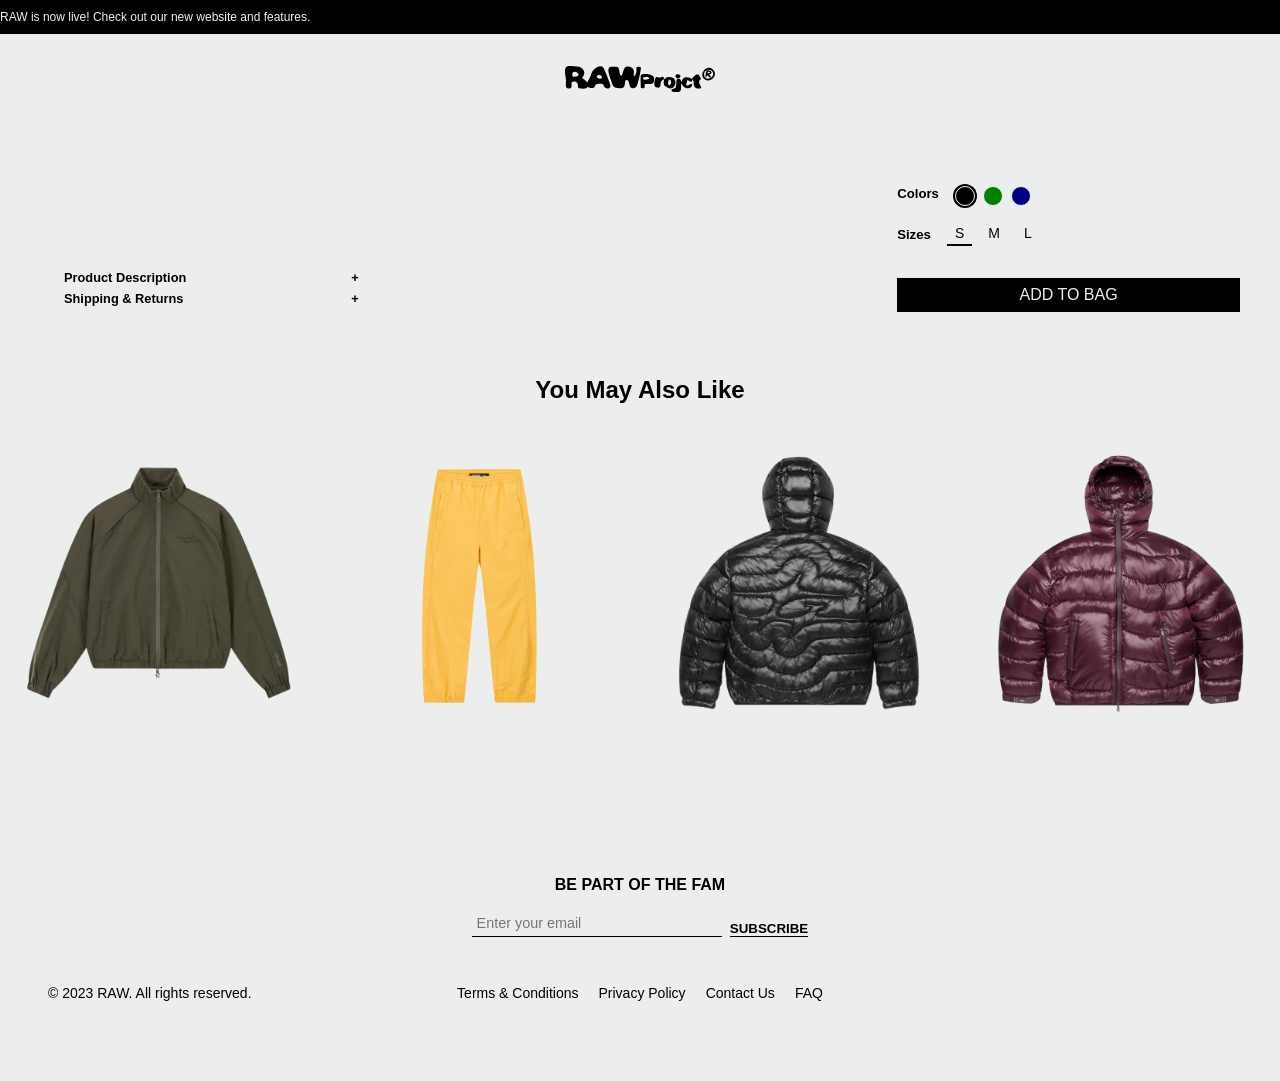
==== product.html @ 49b51c9b "first commit" ====
<!doctype html>
<html lang="en">
  <head>
    <meta charset="UTF-8" />
    <meta name="viewport" content="width=device-width, initial-scale=1.0" />
    <link rel="stylesheet" href="style.css" />
    <title>PRODUCT - RAW</title>
  </head>
  <body>
    <!-- announcment label -->
    <div class="announment__container">
      <a href="#">
        <p class="announcment__text">
          RAW is now live! Check out our new website and features.
        </p>
      </a>
    </div>
    <!-- nav bar -->
    <nav class="navbar__container">
      <ul class="nav__links left">
        <li id="shopNow">
          SHOP NOW
          <span
            style="
              display: inline-block;
              transition: 0.2s ease-in-out;
              font-size: 1.2rem;
            "
          >
            +
          </span>
          <ul class="categories__container">
            <li class="item"><a href="">Category</a></li>
            <li class="item"><a href="">Category</a></li>
            <li class="item"><a href="">Category</a></li>
            <li class="item"><a href="">Category</a></li>
            <li class="item"><a href="">Category</a></li>
          </ul>
        </li>
        <li><a href="#">P&P</a></li>
        <li><a href="#">CONTACT</a></li>
      </ul>
      <div class="logo">
        <a href="./index.html">
          <svg
            id="Isolation_Mode"
            data-name="Isolation Mode"
            xmlns="http://www.w3.org/2000/svg"
            viewBox="0 0 350.55 61.01"
          >
            <path
              class="cls-1"
              d="M51.3,39.84l6.84-12.64c2.99-5.73,3.64-13.05,8.1-17.9,5.8-6.3,19.25-13.91,24.56-3.46,2.74,5.4,14.71,35.03,15.27,39.79.9,7.67-7.94,9.2-12.82,4.76-2.32-2.11-3.36-6.82-4.62-7.62-3.04-1.94-13.81-1.08-16.75,1.16s-.16,6.59-7.34,7.71c-5.14.8-10.72-2.82-11.6-2.67-1.07.18-2.77,3.08-5.35,3.67s-14.87.67-16.08-1.01c-2.68-3.72,1.49-14.75-9.84-15.46-13.18-.82.17,15.92-11.89,16.73-11.53.78-6.88-12.18-7.49-20.55C1.62,23.34-5.3.43,8.76.02c5.25-.16,17.74.81,22.91,1.96,7.1,1.58,13.37,6.69,13.54,14.48.1,4.28-5,10.83-4.84,11.76.35,2.1,11.84,6.27,10.93,11.62ZM19.99,14.05c-3.53,1.06-3.63,9.06-1.77,10.36,1.26.88,5.72.57,7.47.34,11.8-1.57,3.33-13.41-5.7-10.7ZM75.57,27.59c1.6,1.74,8.72,3.49,10.3,1.32,3.14-11.92-17.26-8.89-10.3-1.32Z"
            />
            <path
              class="cls-2"
              d="M161.3,23.84c2.14,1.59,5.25-7.48,5.55-8.93.69-3.33-.58-10.56.32-11.62,2.02-2.38,9.73-1.66,10.18.22.77,3.25-4.91,28.76-6.34,33.55-2.52,8.45-3.74,16.3-14.27,14.83-8.85-1.24-4.58-18.29-12.13-18.89s-1.28,17.27-10.88,18.78c-5.57.88-18.22.79-21.2-4.68-2.14-3.93-6.19-16.43-7.7-21.3-1.77-5.71-7.39-21.26,1.17-23.75,2.1-.61,15.51-.56,17.29.29,4.62,2.2,3.6,21.67,8.48,20.5,3.4-.82,4.75-19.8,11.04-20.97,7.47-1.39,15.81.89,18,8.94,1.36,5-1.5,8.34.48,13.03Z"
            />
            <path
              class="cls-1"
              d="M297.29,31.85c.28-1.6-.45-2.75.93-4.56.28-.37,6.67-5.73,7.09-5.92,9.15-4.17,8.08,3.9,12.92,8.1-2.49,3.64-5.1,4.31-4.79,9.94.28,5.09,12.9,14.6-2.62,13.47-6.86-.5-9.19-4.74-10.08-10.98-.78-5.43,2.5-4.82-3.44-10.05-.28,1.57.67,4.16-1.63,4.92-3.64,1.2-6.47-4.03-10.33-2.89.13,4.23-5.14,12.27,1.49,11.89,2.94-.17,6.27-5.79,10.36-2.79.22,14.22-22.68,10.39-24.37-2.12-3.8,1.62,2.14,18.24-7.03,19.97-2.54.48-14.63.07-16.04-1.9-3.74-5.26,5.83-5.56,7.98-7.16,3.89-2.89.82-19.18,4.57-21.44,4.19-2.52,9.23,1.87,9.03,6.52,2.73-1.47,2.07-4.84,4.45-7.03,6.05-5.57,15.89-2.93,21.54,2.04Z"
            />
            <path
              class="cls-1"
              d="M177.29,21.35c1.32-4.13,28.27-4.83,30.79,6.21.61,2.7.55,7.48-.54,10.04-3.35,7.87-18.82,2.64-21.14,5.36-.86,1.01,1.04,7.01-1.04,8.46-1.62,1.14-8.07-.15-8.07-.56,0-5.6-1.12-25.98,0-29.5ZM196.19,30.76c4.4-6.62-13.43-5.75-13.96-3.31-1.59,7.27,13.39,4.17,13.96,3.31Z"
            />
            <path
              class="cls-1"
              d="M231.29,31.85c3.68-2.63,4.43-5.69,10.54-6.04,28.21-1.63,16,39.89-6.48,22.48-6.74-5.22-4.26-9.88-4.06-16.44-.2.14-2.07-.03-3.53.93-7.88,5.19-.06,20.44-12.52,17.66-8.81-1.96-6.79-12.25-4.84-18.99,2.49-8.59,4.71-4.15,10.38-4.52,5.14-.34,10.86-6.48,10.51,4.92ZM246.13,33.03c-6.08-3.68-5.98,11.36-3.32,11.83,5.09.89,7.02-9.59,3.32-11.83Z"
            />
            <path
              class="cls-1"
              d="M346.73,9.4c11.58,12.22-5.59,30.68-19.79,22.29-16.53-9.76,3.83-39.14,19.79-22.29ZM331.29,10.85c7.72-3.22,17.66,6.17,6,9.01-1.13,1.53,7.51,5.98,2.48,6.99-4.25.85-6.83-10.1-9.47-.48-3.56,2.88-1.12-14.64.99-15.52-2.95,1.43-4.68.4-5.76,5.73-3.67,18.02,18.98,16.2,20.72,3.69,1.1-7.9-4.81-12.9-12.48-11.4-2.05.4-2.19,1.85-2.47,1.98ZM333.29,16.84c7.67.72,7.67-3.71,0-2.99v2.99Z"
            />
            <path
              class="cls-1"
              d="M269.08,26.64c-1.63,2.8-12.89,3.56-10.61-4.09,1.71-5.72,14.2-2.09,10.61,4.09Z"
            />
          </svg>
        </a>
      </div>
      <ul class="nav__links right">
        <li class="bag_btn" id="bag_btn">BAG[2]</li>
      </ul>
    </nav>
    <!-- cart -->
    <div class="cart__container">
      <div class="head">
        <h4>YOUR BAG [2]</h4>
        <svg
          xmlns="http://www.w3.org/2000/svg"
          aria-hidden="true"
          focusable="false"
          class="icon icon-close"
          id="bag_btn"
          viewBox="0 0 18 17"
        >
          <path
            d="M.865 15.978a.5.5 0 00.707.707l7.433-7.431 7.579 7.282a.501.501 0 00.846-.37.5.5 0 00-.153-.351L9.712 8.546l7.417-7.416a.5.5 0 10-.707-.708L8.991 7.853 1.413.573a.5.5 0 10-.693.72l7.563 7.268-7.418 7.417z"
            fill="#000000"
          ></path>
        </svg>
      </div>
      <div class="cart__items">
        <!-- cart items will be loaded here -->
      </div>
      <div class="foot">
        <div class="element">
          <h5>Subtotal</h5>
          <h5 id="cart__total">1000 L.E</h5>
        </div>
        <div class="element">
          <h5>Shipping</h5>
          <h5>Taxes, discount and shipping calculated at checkout.</h5>
        </div>
        <button class="btn">CHECK OUT</button>
      </div>
    </div>
    <!-- shop -->
    <section class="product__container">
      <section class="product__section metadata">
        <h2 class="name"></h2>
        <p class="price"><span></span></p>
        <section id="product-description">
          <div class="row">
            <h4 class="title">Product Description <span>+</span></h4>
            <p class="description">
              Lorem ipsum dolor sit amet consectetur adipisicing elit. Voluptas
              voluptate, cumque quisquam
            </p>
          </div>
          <div class="row">
            <h4 class="title">Shipping & Returns <span>+</span></h4>
            <p class="description">
              Lorem ipsum dolor sit amet consectetur adipisicing elit. Voluptas
              voluptate, cumque quisquam
            </p>
          </div>
        </section>
      </section>
      <section class="product__images">
        <!-- images will load through js -->
      </section>
      <section class="product__section data">
        <div class="colors__container">
          <h4>Colors</h4>
          <div class="colors__options">
            <div class="option active" style="background-color: black"></div>
            <div class="option" style="background-color: green"></div>
            <div class="option" style="background-color: navy"></div>
          </div>
        </div>
        <div class="sizess__container">
          <h4>Sizes</h4>
          <div class="sizess__options" id="sizseContainer">
            <div class="option active">S</div>
            <div class="option">M</div>
            <div class="option">L</div>
          </div>
        </div>
        <button class="btn" id="add-to-cart-btn">ADD TO BAG</button>
      </section>
    </section>
    <!-- most selling -->
    <section class="most__selling">
      <h2>You May Also Like</h2>
      <div class="most__selling__items" id="most-selling-container">
        <!-- most selling products will be shown here -->
      </div>
    </section>
    <!-- footer -->
    <footer>
      <h4>BE PART OF THE FAM</h4>
      <form action="" class="subscribe__form">
        <input type="email" placeholder="Enter your email" required />
        <button type="submit">SUBSCRIBE</button>
      </form>
      <section class="footer__content">
        <p>&copy; 2023 RAW. All rights reserved.</p>
        <ul>
          <li><a href="Terms.html">Terms & Conditions</a></li>
          <li><a href="Privacy.html">Privacy Policy</a></li>
          <li><a href="Contact.html">Contact Us</a></li>
          <li><a href="FAQ.html">FAQ</a></li>
        </ul>
      </section>
    </footer>
    <script src="./assets/js/script.js"></script>
    <script src="./assets/js/product.js"></script>
    <script>
      fetchMostSellingProduts(4);
    </script>
  </body>
</html>
---- style.css ----
* {
    box-sizing: border-box;
    margin: 0;
    padding: 0;
    text-decoration: none;
    list-style: none;

}

:root {
    --primary-color: #000;
    --menu-color: #000;
    --disabled-color: #ccc;
    --sale-color: #a3a1a1;
    --background-color: #ECEEED;
    --text-color: #000;
    --font-family: 'Arial', sans-serif;
}

body {
    background-color: var(--background-color);
    color: var(--text-color);
    font-family: var(--font-family);

}

body.no-scroll {
    overflow: hidden;

    &::after {
        content: '';
        position: fixed;
        top: 0;
        left: 0;
        width: 100%;
        height: 100%;
        background-color: rgba(0, 0, 0, 0.5);
        z-index: 998;
    }
}

.btn {
    font-size: 1rem;
    padding: 0.5rem 1.5rem;
    border: none;
    cursor: pointer;
    background-color: var(--primary-color);
    color: var(--background-color);
    transition: color 0.3s, background-color 0.3s;

    &:hover {
        background-color: var(--background-color);
        color: var(--primary-color);

    }
}

.announment__container {
    background-color: var(--primary-color);
    padding: 0.625rem 0;
    font-size: 0.75rem;
    z-index: 50;
    text-align: center;
    position: relative;
    overflow: hidden;

    .announcment__text {
        color: var(--background-color);
        /* font-weight: bold; */
        width: fit-content;
        animation: loop 15s linear infinite;
    }

}

.loader {
    width: 20px;
    height: 20px;
    border: 2px solid var(--background-color);
    border-top: 2px solid transparent;
    border-radius: 50%;
    display: inline-block;
    align-items: center;
    animation: loading 1s linear infinite;
    mix-blend-mode: difference;
}

@keyframes loop {
    from {
        transform: translateX(100vw);
    }

    to {
        transform: translateX(-100vw);
    }
}

@keyframes loading {
    from {
        transform: rotate(0deg);
    }

    to {
        transform: rotate(360deg);
    }
}

.navbar__container {
    display: grid;
    position: sticky;
    height: auto;
    user-select: none;
    top: 0;
    z-index: 100;
    grid-template-columns: 1fr auto 1fr;
    justify-content: space-between;
    align-items: center;
    padding: 1.25rem 2.5rem;
    transition: .2s ease-in-out;

    .logo {
        cursor: pointer;
        font-size: 1.5rem;
        font-weight: bold;
        display: flex;
        justify-content: center;

        a {
            color: var(--background-color);

            svg {
                width: 150px;
                height: 50px;
            }
        }
    }

    .nav__links {
        display: flex;
        gap: 1.25rem;
        align-items: center;

        li,
        li a {
            cursor: pointer;
            color: var(--background-color);
            font-size: 1rem;
            transition: color 0.3s;

            &:hover {
                color: var(--text-color);
            }
        }


        #shopNow {
            position: relative;

            .categories__container {
                display: none;
                /* background-color: var(--background-color); */
                background-color: var(--background-color);
                position: absolute;
                /* width: 200px; */
                width: 100%;
                text-align: center;

                .item {
                    padding: .5rem .7rem;
                    text-align: center;
                    /* border-bottom: 1px solid var(--disabled-color); */

                    a {
                        color: var(--text-color);
                    }
                }
            }
        }

    }

    .right {
        justify-content: flex-end;
    }

    .left {
        justify-content: flex-start;
    }
}


.cart__container {
    position: fixed;
    top: 0;
    right: 0;
    bottom: 0;
    left: 100%;
    width: 35%;
    height: 100vh;
    display: flex;
    flex-direction: column;
    background-color: var(--background-color);
    transition: .3s ease-in-out;
    z-index: 999;

    .head {
        display: flex;
        padding: 1rem;

        align-items: center;
        justify-content: space-between;
        /* border-bottom: 1px solid var(--disabled-color); */
        /* margin-bottom: 2rem; */
        /* padding: 0.5rem 0; */

        h4 {
            font-weight: 300;
        }

        svg {
            cursor: pointer;
            /* font-size: x-large; */
            width: 1.5rem;
        }
    }

    .cart__items {
        overflow-y: auto;
        padding: 0 1rem 10rem;


        .cart__item {
            border-top: 1px solid var(--disabled-color);
            display: flex;
            gap: 30px;
            padding: 1.2rem 0;

            .img {
                width: 7rem;

                img {
                    width: 100%;
                    object-fit: cover;
                }
            }

            .content {
                * {
                    margin-top: 0.3rem;
                    font-size: 12px;
                    font-weight: 500;
                }

                .price {
                    span {
                        padding-left: 1rem;
                    }
                }

                h5 {
                    font-size: 18px;
                    font-weight: 600;

                }

                .quantity {
                    display: flex;

                    justify-content: space-between;
                    width: 100%;

                    .qty-btn {
                        width: 1rem;
                        height: 1rem;
                        text-align: center;
                        background-color: var(--background-color);
                        color: var(--text-color);
                        border: none;
                        cursor: pointer;
                        font-size: 16px;
                    }
                }

                .remove-btn {
                    display: inline-block;
                    font-weight: 600;
                    font-size: 0.65rem;
                    cursor: pointer;
                    border-bottom: 0.1rem solid var(--text-color);
                }
            }
        }
    }

    .foot {
        /* display: flex; */
        width: 100%;
        border-top: 1px solid var(--disabled-color);
        align-items: center;
        /* justify-content: space-between; */
        /* flex-direction: column; */
        padding: 0 2rem 2rem 2rem;
        position: absolute;
        bottom: 0;
        background-color: var(--background-color);

        .element {
            display: flex;
            justify-content: space-between;
            font-size: 1rem;
            margin-top: 1rem;
        }

        .btn {
            width: 100%;
            padding: 1rem 0.5rem;
            margin-top: 20px;
        }
    }

}

.open {
    left: 65%;
}

.hero__container {
    display: flex;
    position: relative;
    align-items: flex-start;
    justify-content: flex-end;
    height: 100vh;
    overflow: hidden;
    margin-top: -95.5px;
    z-index: 1;
    text-align: left;

    .video__wrapper {
        position: absolute;
        top: 0;
        left: 0;
        width: 100vw;
        height: 100vh;
        overflow: hidden;
        z-index: -1;

        video {
            width: 100%;
            height: 100%;
            object-fit: cover;
        }
    }

    .hero__content {
        position: absolute;
        bottom: 0;
        left: 0;
        width: 100%;
        padding: 2.5rem;
        z-index: 1;
        overflow: hidden;

        h4 {
            font-size: 1rem;
            margin-bottom: 0.8rem;
            color: var(--background-color);
        }

        h3 {
            font-size: 1.5rem;
            margin-bottom: 1rem;
            color: var(--background-color);
        }

        p {
            font-size: 1.125rem;
            margin-bottom: 1.5rem;
            color: var(--background-color);
        }

        .btn {
            padding: 0.5rem 1.5rem;
        }
    }

}

.grid__container {
    position: relative;
    display: grid;
    grid-template-columns: repeat(3, 1fr);
    padding: 0.2rem;
    /* columns: 3 340px; */
    gap: 0.2rem;

    .grid__item {
        position: relative;
        text-align: center;

        img {
            width: 100%;
            height: auto;
            /* margin-bottom: 0.9375rem; */
            filter: brightness(0.6);
            transition: filter 0.3s ease;

            &:hover {
                filter: brightness(1);
            }
        }

        h4 {
            position: absolute;
            bottom: 0.5rem;
            font-size: 1.125rem;
            padding: 20px;
            margin-bottom: 0.625rem;
            color: var(--background-color);
        }

        p {
            font-size: 0.875rem;
            color: var(--text-color);
        }
    }
}

.most__selling {
    /* padding: 2.5rem; */

    h2 {
        font-size: 1.5rem;
        margin: 1.5rem 0;
        text-align: center;
        color: var(--primary-color);
    }

    .most__selling__items {
        display: grid;
        grid-template-columns: repeat(4, 1fr);
        /* columns: 4; */
        gap: 0.25rem;

        .most__selling__item {
            padding: 0.25rem;
            text-align: center;

            .img {
                aspect-ratio: 1/1;

                img {
                    object-fit: cover;
                    width: 100%;
                    height: 100%;
                    aspect-ratio: 1/1;
                }
            }

            h4 {
                font-size: 1.125rem;
                margin-bottom: 0.625rem;
                color: var(--primary-color);
                opacity: 0;
                transform: translateY(10px);
                transition: opacity 0.3s ease, transform 0.3s ease;
            }

            p {
                font-size: 0.875rem;
                color: var(--text-color);
                opacity: 0;
                transform: translateY(10px);
                transition: opacity 0.3s ease, transform 0.3s ease;
            }

            &:hover {

                h4,
                p {
                    transform: translateY(0px);
                    opacity: 1;
                }
            }


        }

    }

    .btn {
        display: flex;
        justify-content: center;
        margin: 2rem auto 0;
        align-items: center;
        width: fit-content;
    }
}

.ig__container {
    .ig__head {
        display: flex;
        justify-content: space-between;
        align-items: center;
        padding: 1.25rem 2.5rem;

        h2 {
            font-size: 1.5rem;
            color: var(--primary-color);
        }

        a {
            font-size: 1rem;
            color: var(--primary-color);
            transition: color 0.3s;

            &:hover {
                color: var(--text-color);
            }
        }
    }

    .ig__feed {
        display: grid;
        grid-template-columns: repeat(4, 1fr);
        gap: 0.25rem;
        padding: 0.25rem;

        img {
            width: 100%;
            height: auto;
        }
    }
}

/* shop */
.shop__container {
    display: grid;
    align-content: start;
    grid-template-columns: 250px 1fr;
    grid-auto-flow: column;
    align-items: start;
    padding: 2.5rem;
    gap: 2rem;

    .categories__navlinks {
        position: sticky;
        top: 100px;
        display: flex;
        width: 10vw;
        flex-direction: column;

        a {
            padding-bottom: .5rem;
            mix-blend-mode: difference;
            display: inline-block;
            width: fit-content;
            cursor: pointer;
            color: var(--text-color);
            font-size: 1rem;
            box-sizing: border-box;
            transition: color 0.3s, font-size 0.3s;

            &::after {
                content: '';
                display: block;
                width: 0%;
                height: 2px;
                background-color: var(--primary-color);
                margin-top: 0.25rem;
                transition: width 0.3s;
            }

            &:hover {
                font-size: 1.5rem;

                &::after {
                    content: '';
                    display: block;
                    width: 100%;
                    height: 2px;
                    background-color: var(--primary-color);
                    margin-top: 0.25rem;
                }
            }

            /* disable active state when hover  */

        }

        .hovered {
            &::after {
                content: '';
                display: block;
                width: 100%;
                height: 2px;
                background-color: var(--primary-color);
                margin-top: 0.25rem;
            }

            font-size: 1.5rem;
        }


    }

    .filter__container {
        .filter__button {
            cursor: pointer;
            user-select: none;
            letter-spacing: 0.05rem;

            span {
                display: inline-block;
                transition: transform 0.3s ease;
                font-size: 1rem;
            }
        }

        .filter__body {
            display: flex;
            flex-direction: column;
            justify-content: flex-start;
            align-items: flex-start;
            gap: 1.5rem;
            padding: 1.5rem;
            width: 100%;
            height: 0;
            opacity: 0;
            transition: height 0.3s ease, opacity 0.3s ease;

            .sort__option {
                display: flex;
                flex-direction: column;
                gap: 0.5rem;
                width: 100%;

                label {
                    font-size: 0.9rem;
                    font-weight: 600;
                    color: var(--primary-color);
                    cursor: pointer;
                    letter-spacing: 0.05rem;
                }

                select {
                    padding: 0.5rem 0.75rem;
                    font-size: 0.875rem;
                    border: 1px solid var(--disabled-color);
                    background-color: var(--background-color);
                    color: var(--text-color);
                    cursor: pointer;
                    transition: border-color 0.3s, background-color 0.3s;
                    font-family: var(--font-family);

                    &:hover {
                        border-color: var(--primary-color);
                    }

                    &:focus {
                        outline: none;
                        border-color: var(--primary-color);
                        box-shadow: 0 0 0 2px rgba(0, 0, 0, 0.05);
                    }

                    option {
                        background-color: var(--background-color);
                        color: var(--text-color);
                        padding: 0.5rem;
                    }
                }

                input[type="text"],
                input[type="number"] {
                    padding: 0.5rem 0.75rem;
                    font-size: 0.875rem;
                    border: 1px solid var(--disabled-color);
                    background-color: var(--background-color);
                    color: var(--text-color);
                    transition: border-color 0.3s;
                    font-family: var(--font-family);

                    &:hover {
                        border-color: var(--primary-color);
                    }

                    &:focus {
                        outline: none;
                        border-color: var(--primary-color);
                        box-shadow: 0 0 0 2px rgba(0, 0, 0, 0.05);
                    }

                    &::placeholder {
                        color: var(--disabled-color);
                    }
                }
            }

            .checkbox__container {
                display: flex;
                gap: 0.75rem;
                width: 100%;

                label {
                    display: flex;
                    align-items: center;
                    gap: 0.5rem;
                    cursor: pointer;
                    font-size: 0.875rem;
                    color: var(--text-color);
                    user-select: none;
                    transition: color 0.3s;
                    font-weight: 300;

                    &:hover {
                        color: var(--primary-color);
                    }

                    input[type="checkbox"] {
                        display: none;
                        cursor: pointer;
                        margin: 0;
                        padding: 0;

                        &:checked+span {
                            font-weight: 600;
                        }

                        &:focus {
                            outline: none;
                        }
                    }
                }
            }
        }

    }

    .main__container {
        display: grid;
        grid-template-columns: 1fr;
    }

    .shop__items {
        display: grid;
        grid-template-columns: repeat(4, 1fr);
        gap: 0.25rem;
        padding: 0.25rem;

        .shop__item {
            position: relative;
            padding: 0.25rem;
            text-align: center;


            &:before {
                content: 'SALE';
                position: absolute;
                top: 10px;
                left: 10px;
                background-color: var(--primary-color);
                color: var(--background-color);
                padding: 0.2rem 0.5rem;
                font-size: 0.75rem;
                font-weight: bold;
                display: none;
            }

            .img {
                aspect-ratio: 1/1;

                img {
                    object-fit: cover;
                    width: 100%;
                    height: 100%;
                    aspect-ratio: 1/1;
                }
            }

            h5 {
                font-size: 1.125rem;
                margin-bottom: 0.625rem;
                color: var(--primary-color);
            }

            p {
                font-size: 1rem;
                color: var(--text-color);

                .sale-price {
                    color: var(--sale-color);
                    margin-left: 0.5rem;
                    text-decoration: line-through;
                }
            }

            .add-to-cart-btn {
                margin-top: 1.5rem;
                padding: 0.5rem 1rem;
                font-size: 0.875rem;
                border: none;
                cursor: pointer;
                background-color: var(--primary-color);
                color: var(--background-color);
                transition: color 0.3s, background-color 0.3s;

                &:hover {
                    background-color: var(--background-color);
                    color: var(--primary-color);
                }
            }

            .size {
                margin-top: 0.5rem;
                font-size: 0.875rem;
                color: var(--text-color);

                span {
                    padding: 0.2rem 0.5rem;
                    margin: 0 0.2rem;
                    cursor: pointer;
                    transition: background-color 0.3s, color 0.3s;

                    &:hover {
                        background-color: var(--text-color);
                        color: var(--background-color);
                    }
                }

                .active {
                    border-bottom: 1px solid var(--text-color);

                }

                .out-of-stock {
                    color: var(--disabled-color);
                    cursor: not-allowed;
                    /* border-bottom: 2px solid var(--disabled-color); */
                    position: relative;

                    &:hover {
                        background-color: transparent;
                        color: var(--disabled-color);
                    }

                    &::after {
                        content: '';
                        position: absolute;
                        top: 50%;
                        left: 10%;
                        width: 70%;
                        height: 2px;
                        background-color: var(--disabled-color);
                        transform: translateY(-50%) rotate(45deg);

                    }
                }
            }
        }

        .sale {
            &:before {
                display: block;
            }
        }
    }

}

/* product */
.product__container {
    display: grid;
    align-content: start;
    grid-template-columns: 1fr 1.5fr 1fr;
    grid-auto-flow: column;
    align-items: start;
    padding: 2.5rem;

    .product__images {
        padding: 0.25rem;

        img {
            width: 100%;
            height: auto;
        }
    }

    .product__section {
        position: sticky;
        top: 40%;
        display: flex;
        flex-direction: column;

    }

    .metadata {
        display: flex;
        flex-direction: column;
        gap: 0.5rem;
        padding: 0px 1.5rem;
        font-weight: bold;

        .price {
            /* font-size: 1.2rem; */
            font-size: 0.875rem;
            font-weight: 600;

            color: var(--primary-color);
            padding: .8rem 0;

            .sale-price {
                font-size: 0.875rem;
                padding-left: .3rem;
                text-decoration: line-through;
                color: var(--sale-color);
            }
        }

        .name {
            font-size: 1.2rem;
            color: var(--primary-color);
        }

        .row {
            /* width: 70%; */

            padding-bottom: .4rem;

            .title {
                cursor: pointer;
                display: flex;
                justify-content: space-between;
                /* font-size: 1.125rem; */
                color: var(--primary-color);
                font-size: 0.8rem;

                span {
                    transition: transform 0.3s ease;
                }
            }

            .description {
                display: none;
                font-size: .8rem;
                font-weight: 400;
                color: var(--text-color);
                padding: 1rem;
            }

            .active {
                display: block;
            }
        }
    }

    .data {

        .colors__container {
            display: flex;
            margin-top: 1rem;

            h4 {
                font-size: .825rem;
                color: var(--primary-color);
                margin-right: 1rem;
            }

            .colors__options {
                display: flex;
                gap: 0.5rem;

                .option {
                    width: 20px;
                    height: 20px;
                    border-radius: 50%;
                    cursor: pointer;
                    border: 1px solid var(--background-color);
                }
            }

            .active {
                box-shadow: 0 0 0 2px var(--primary-color);
            }
        }

        .sizess__container {
            display: flex;
            align-items: center;
            margin-top: 1rem;

            h4 {
                font-size: .825rem;
                color: var(--primary-color);
                margin-right: 1rem;
            }

            .sizess__options {
                display: flex;
                gap: 0.5rem;

                .option {
                    padding: 0.2rem 0.5rem;
                    cursor: pointer;
                    font-size: .875rem;
                    transition: background-color 0.3s, color 0.3s;

                    &:hover {
                        background-color: var(--text-color);
                        color: var(--background-color);
                    }
                }
            }

            .active {
                border-bottom: 2px solid var(--text-color);

            }

            .out-of-stock {
                color: var(--disabled-color);
                cursor: not-allowed;
                /* border-bottom: 2px solid var(--disabled-color); */
                position: relative;

                &:hover {
                    background-color: transparent;
                    color: var(--disabled-color);
                }

                &::after {
                    content: '';
                    position: absolute;
                    top: 50%;
                    left: 10%;
                    width: 70%;
                    height: 2px;
                    background-color: var(--disabled-color);
                    transform: translateY(-50%) rotate(45deg);

                }
            }
        }

        .btn {
            margin-top: 2rem;

        }
    }


}


/* footer */

footer {
    color: var(--text-color);
    text-align: center;
    padding: 5rem 3rem;

    p {
        font-size: 0.875rem;
        text-align: start;

    }

    .subscribe__form {
        display: flex;
        justify-content: center;
        align-items: end;
        gap: 0.5rem;
        margin: 1rem 0 3rem 0;

        input {
            padding: 0.3rem;
            font-size: 0.9rem;
            border: none;
            border-bottom: 1px solid var(--text-color);
            background-color: var(--background-color);
            outline: none;
            width: 250px;
        }

        button {
            /* padding: 0.5rem 1rem; */
            /* font-size: 0.875rem; */
            border: none;
            cursor: pointer;
            color: var(--text-color);
            background-color: transparent;
            /* text-decoration: underline var(--text-color); */
            border-bottom: 1px solid var(--text-color);
            font-weight: bold;
            transition: color 0.3s, background-color 0.3s;
        }
    }

    .footer__content {
        /* display: grid; */
        /* grid-template-columns: 1fr auto 1fr; */
        columns: 3 50px;
        overflow: hidden;
        width: 100%;
        justify-content: flex-start;
        align-items: center;
        gap: 1.25rem;



        a {
            font-size: 0.875rem;
            color: var(--text-color);
            transition: color 0.3s;

            &:hover {
                color: var(--primary-color);
            }
        }

        ul {
            display: flex;
            gap: 1.25rem;
            justify-content: center;
            align-items: center;

            li,
            li a {
                color: var(--text-color);
                font-size: 0.875rem;
                transition: color 0.3s;

                &:hover {
                    color: var(--primary-color);
                }
            }
        }
    }
}
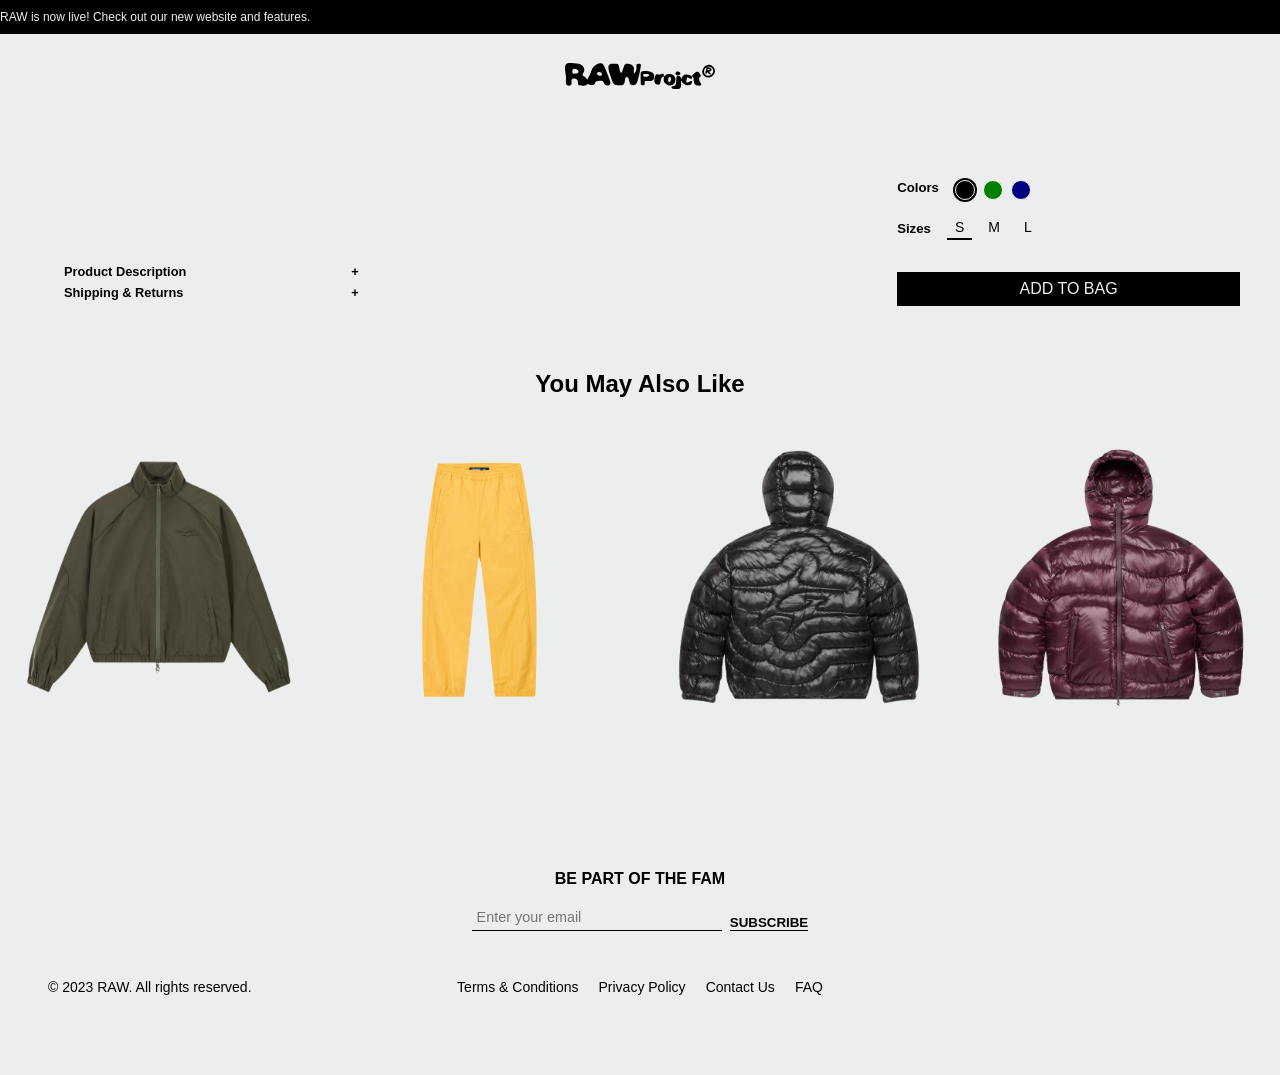
==== commit 1a3daf25: "responsive index.html" ====
--- a/product.html
+++ b/product.html
@@ -4,6 +4,7 @@
     <meta charset="UTF-8" />
     <meta name="viewport" content="width=device-width, initial-scale=1.0" />
     <link rel="stylesheet" href="style.css" />
+    <link rel="stylesheet" href="responsive.css" />
     <title>PRODUCT - RAW</title>
   </head>
   <body>
@@ -40,6 +41,20 @@
         <li><a href="#">P&P</a></li>
         <li><a href="#">CONTACT</a></li>
       </ul>
+      <ul class="nav__links left-mobile">
+        <li id="shopNow">
+          <span></span>
+          <span></span>
+          <span></span>
+          <ul class="categories__container">
+            <li class="item"><a href="./shop.html">Category</a></li>
+            <li class="item"><a href="./shop.html">Category</a></li>
+            <li class="item"><a href="./shop.html">Category</a></li>
+            <li class="item"><a href="./shop.html">Category</a></li>
+            <li class="item"><a href="./shop.html">Category</a></li>
+          </ul>
+        </li>
+      </ul>
       <div class="logo">
         <a href="./index.html">
           <svg
--- a/style.css
+++ b/style.css
@@ -108,7 +108,7 @@
 .navbar__container {
     display: grid;
     position: sticky;
-    height: auto;
+    height: 10vh;
     user-select: none;
     top: 0;
     z-index: 100;
@@ -130,7 +130,7 @@
 
             svg {
                 width: 150px;
-                height: 50px;
+                height: auto;
             }
         }
     }
@@ -185,6 +185,10 @@
 
     .left {
         justify-content: flex-start;
+    }
+
+    .left-mobile {
+        display: none;
     }
 }
 
--- a/responsive.css
+++ b/responsive.css
@@ -0,0 +1,242 @@
+/* Responsive Styles for Shop Filters */
+
+/* Tablets (768px - 1024px) */
+@media (max-width: 1024px) {
+
+    html {
+        font-size: .9rem;
+    }
+
+    .grid__container {
+        grid-template-columns: repeat(2, 1fr);
+    }
+
+
+    .navbar__container {
+
+
+        .nav__links {}
+
+        .left {
+            display: none;
+        }
+
+        .left-mobile {
+            display: block;
+
+            #shopNow {
+
+                span {
+                    display: flex;
+                    margin-bottom: 10px;
+                    width: 2rem;
+                    height: .1rem;
+                    background-color: var(--primary-color);
+
+                }
+            }
+        }
+    }
+
+    footer {
+        .footer__content {
+            display: flex;
+            overflow: hidden;
+            flex-direction: column;
+
+            ul {
+                flex-direction: column;
+                display: flex;
+            }
+        }
+    }
+
+    .shop__container {
+        display: block;
+
+        .categories__navlinks {
+            position: unset;
+            top: 100px;
+            color: var(--primary-color);
+            z-index: 9;
+            display: flex;
+            gap: 20px;
+            width: 100%;
+            flex-direction: unset;
+            background: var(--background-color);
+
+            a {
+                mix-blend-mode: normal;
+
+                &:hover {
+                    font-size: 1rem;
+                    font-weight: 600;
+                }
+            }
+
+            .hovered {
+                font-weight: 600;
+                font-size: 1rem;
+            }
+        }
+
+        .shop__items {
+            grid-template-columns: repeat(2, 1fr);
+        }
+    }
+
+    .cart__container {
+        width: 100%;
+        left: 100%;
+    }
+
+    .open {
+        left: 0%;
+    }
+
+    .ig__container {
+        & .ig__head {
+            h2 {
+                font-size: 1.0rem;
+            }
+        }
+    }
+
+}
+
+/* Small tablets (600px - 768px) */
+@media (max-width: 768px) {
+    html {
+        font-size: .9rem;
+    }
+
+    .grid__container {
+        grid-template-columns: repeat(2, 1fr);
+    }
+
+
+    .navbar__container {
+
+
+        .nav__links {}
+
+        .left {
+            display: none;
+        }
+
+        .left-mobile {
+            display: block;
+
+            #shopNow {
+
+                span {
+                    display: flex;
+                    margin-bottom: 10px;
+                    width: 2rem;
+                    height: .1rem;
+                    background-color: var(--background-color);
+
+                }
+            }
+        }
+    }
+
+    footer {
+        .footer__content {
+            display: flex;
+            overflow: hidden;
+            flex-direction: column;
+
+            ul {
+                flex-direction: column;
+                display: flex;
+            }
+        }
+    }
+
+    .shop__container {
+        display: block;
+
+        .categories__navlinks {
+            position: unset;
+            top: 100px;
+            color: var(--primary-color);
+            z-index: 9;
+            display: flex;
+            gap: 20px;
+            width: 100%;
+            flex-direction: unset;
+            background: var(--background-color);
+
+            a {
+                mix-blend-mode: normal;
+
+                &:hover {
+                    font-size: 1rem;
+                    font-weight: 600;
+                }
+            }
+
+            .hovered {
+                font-weight: 600;
+                font-size: 1rem;
+            }
+        }
+
+        .shop__items {
+            grid-template-columns: repeat(1, 1fr);
+        }
+    }
+
+    .cart__container {
+        width: 100%;
+        left: 100%;
+    }
+
+    .open {
+        left: 0%;
+    }
+
+    .ig__container {
+        & .ig__head {
+            h2 {
+                font-size: 1.0rem;
+            }
+        }
+    }
+}
+
+/* Mobile (max 600px) */
+@media (max-width: 600px) {
+    .grid__container {
+        display: block;
+    }
+
+    .most__selling {
+        .most__selling__items {
+            grid-template-columns: repeat(2, 1fr);
+            gap: 0.2rem;
+        }
+    }
+
+    .navbar__container {
+        .nav__links {
+            .left {
+                display: none;
+            }
+        }
+    }
+
+
+}
+
+/* Extra Small Devices */
+@media (max-width: 480px) {
+    .navbar__container {
+        .nav__links {
+            .left {
+                display: none;
+            }
+        }
+    }
+}
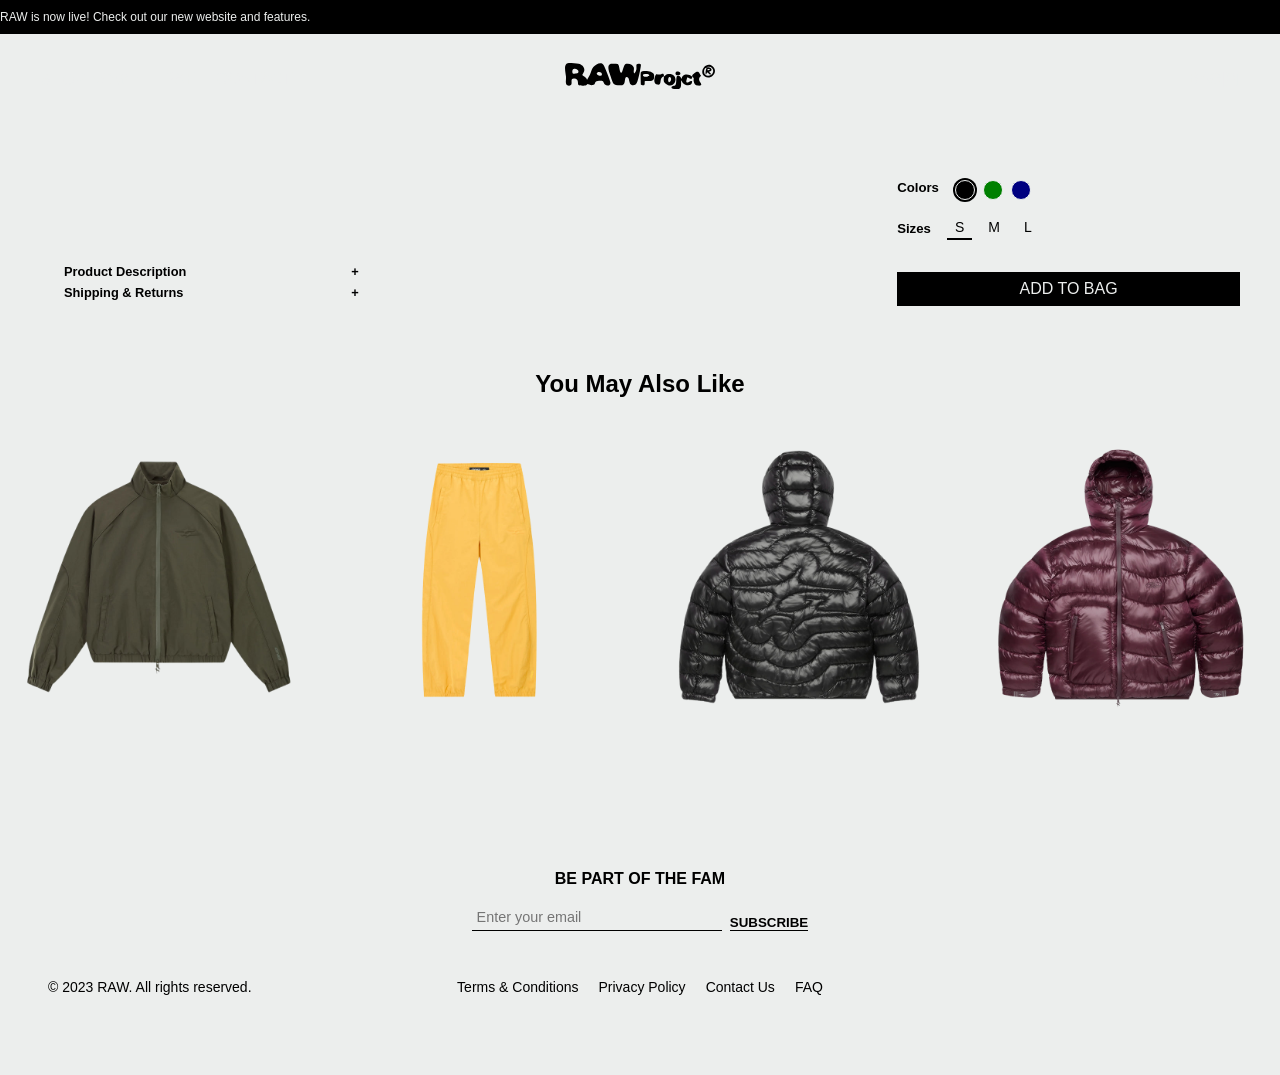
==== commit 3ee3690b: "responsive index.html" ====
--- a/product.html
+++ b/product.html
@@ -95,13 +95,13 @@
         </a>
       </div>
       <ul class="nav__links right">
-        <li class="bag_btn" id="bag_btn">BAG[2]</li>
+        <li class="bag_btn" id="bag_btn">BAG[<span id="bag_count">0</span>]</li>
       </ul>
     </nav>
     <!-- cart -->
     <div class="cart__container">
       <div class="head">
-        <h4>YOUR BAG [2]</h4>
+        <h4>YOUR BAG [<span id="bag_count">0</span>]</h4>
         <svg
           xmlns="http://www.w3.org/2000/svg"
           aria-hidden="true"
--- a/style.css
+++ b/style.css
@@ -524,14 +524,13 @@
     }
 
     .ig__feed {
-        display: grid;
-        grid-template-columns: repeat(4, 1fr);
+        display: flex;
+        overflow-y: scroll;
         gap: 0.25rem;
         padding: 0.25rem;
 
         img {
-            width: 100%;
-            height: auto;
+            height: 50vw;
         }
     }
 }
--- a/responsive.css
+++ b/responsive.css
@@ -1,6 +1,5 @@
 /* Responsive Styles for Shop Filters */
 
-/* Tablets (768px - 1024px) */
 @media (max-width: 1024px) {
 
     html {
@@ -14,8 +13,6 @@
 
     .navbar__container {
 
-
-        .nav__links {}
 
         .left {
             display: none;
@@ -106,104 +103,13 @@
 
 /* Small tablets (600px - 768px) */
 @media (max-width: 768px) {
-    html {
-        font-size: .9rem;
-    }
-
-    .grid__container {
-        grid-template-columns: repeat(2, 1fr);
-    }
-
-
-    .navbar__container {
-
-
-        .nav__links {}
-
-        .left {
-            display: none;
-        }
-
-        .left-mobile {
-            display: block;
-
-            #shopNow {
-
-                span {
-                    display: flex;
-                    margin-bottom: 10px;
-                    width: 2rem;
-                    height: .1rem;
-                    background-color: var(--background-color);
-
-                }
-            }
-        }
-    }
-
-    footer {
-        .footer__content {
-            display: flex;
-            overflow: hidden;
-            flex-direction: column;
-
-            ul {
-                flex-direction: column;
-                display: flex;
-            }
-        }
-    }
 
     .shop__container {
-        display: block;
-
-        .categories__navlinks {
-            position: unset;
-            top: 100px;
-            color: var(--primary-color);
-            z-index: 9;
-            display: flex;
-            gap: 20px;
-            width: 100%;
-            flex-direction: unset;
-            background: var(--background-color);
-
-            a {
-                mix-blend-mode: normal;
-
-                &:hover {
-                    font-size: 1rem;
-                    font-weight: 600;
-                }
-            }
-
-            .hovered {
-                font-weight: 600;
-                font-size: 1rem;
-            }
-        }
-
         .shop__items {
             grid-template-columns: repeat(1, 1fr);
         }
     }
 
-    .cart__container {
-        width: 100%;
-        left: 100%;
-    }
-
-    .open {
-        left: 0%;
-    }
-
-    .ig__container {
-        & .ig__head {
-            h2 {
-                font-size: 1.0rem;
-            }
-        }
-    }
 }
 
 /* Mobile (max 600px) */
@@ -231,12 +137,4 @@
 }
 
 /* Extra Small Devices */
-@media (max-width: 480px) {
-    .navbar__container {
-        .nav__links {
-            .left {
-                display: none;
-            }
-        }
-    }
-}+@media (max-width: 480px) {}
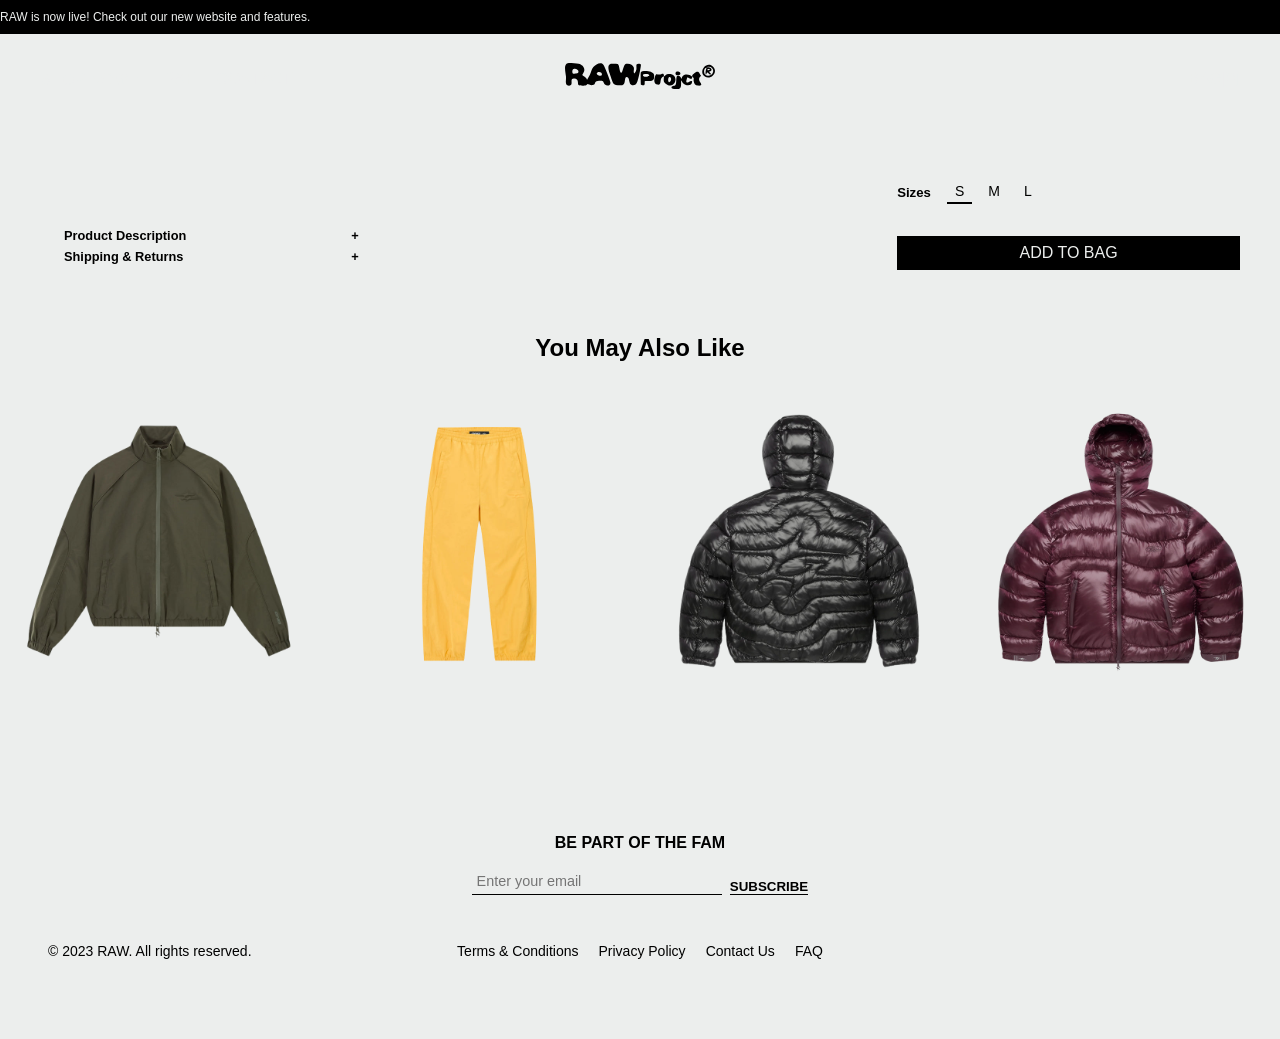
==== commit c6a997a5: "responsive v5 with enhancments" ====
--- a/product.html
+++ b/product.html
@@ -131,8 +131,11 @@
         <button class="btn">CHECK OUT</button>
       </div>
     </div>
-    <!-- shop -->
-    <section class="product__container">
+    <!-- mobile shop -->
+    <section class="product__container__mobile" id="prodCont">
+      <section class="product__images">
+        <!-- images will load through js -->
+      </section>
       <section class="product__section metadata">
         <h2 class="name"></h2>
         <p class="price"><span></span></p>
@@ -153,18 +156,61 @@
           </div>
         </section>
       </section>
-      <section class="product__images">
-        <!-- images will load through js -->
-      </section>
+
       <section class="product__section data">
-        <div class="colors__container">
+        <!-- <div class="colors__container">
           <h4>Colors</h4>
           <div class="colors__options">
             <div class="option active" style="background-color: black"></div>
             <div class="option" style="background-color: green"></div>
             <div class="option" style="background-color: navy"></div>
           </div>
-        </div>
+        </div> -->
+        <div class="sizess__container">
+          <h4>Sizes</h4>
+          <div class="sizess__options" id="sizseContainer">
+            <div class="option active">S</div>
+            <div class="option">M</div>
+            <div class="option">L</div>
+          </div>
+        </div>
+        <button class="btn" id="add-to-cart-btn">ADD TO BAG</button>
+      </section>
+    </section>
+    <!-- shop -->
+    <section class="product__container" id="prodCont">
+      <section class="product__section metadata">
+        <h2 class="name"></h2>
+        <p class="price"><span></span></p>
+        <section id="product-description">
+          <div class="row">
+            <h4 class="title">Product Description <span>+</span></h4>
+            <p class="description">
+              Lorem ipsum dolor sit amet consectetur adipisicing elit. Voluptas
+              voluptate, cumque quisquam
+            </p>
+          </div>
+          <div class="row">
+            <h4 class="title">Shipping & Returns <span>+</span></h4>
+            <p class="description">
+              Lorem ipsum dolor sit amet consectetur adipisicing elit. Voluptas
+              voluptate, cumque quisquam
+            </p>
+          </div>
+        </section>
+      </section>
+      <section class="product__images">
+        <!-- images will load through js -->
+      </section>
+      <section class="product__section data">
+        <!-- <div class="colors__container">
+          <h4>Colors</h4>
+          <div class="colors__options">
+            <div class="option active" style="background-color: black"></div>
+            <div class="option" style="background-color: green"></div>
+            <div class="option" style="background-color: navy"></div>
+          </div>
+        </div> -->
         <div class="sizess__container">
           <h4>Sizes</h4>
           <div class="sizess__options" id="sizseContainer">
--- a/style.css
+++ b/style.css
@@ -870,7 +870,8 @@
 }
 
 /* product */
-.product__container {
+.product__container,
+.product__container__mobile {
     display: grid;
     align-content: start;
     grid-template-columns: 1fr 1.5fr 1fr;
@@ -1049,6 +1050,27 @@
         }
     }
 
+
+}
+
+.product__container__mobile {
+    display: none;
+
+    .product__images {
+        display: flex;
+        overflow-y: scroll;
+        scrollbar-width: none;
+        padding: 0.25rem;
+
+        img {
+            width: 100%;
+            height: auto;
+        }
+    }
+
+    .metadata {
+        padding: 0;
+    }
 
 }
 
--- a/responsive.css
+++ b/responsive.css
@@ -99,6 +99,14 @@
         }
     }
 
+    .product__container {
+        display: none;
+    }
+
+    .product__container__mobile {
+        display: block;
+    }
+
 }
 
 /* Small tablets (600px - 768px) */
